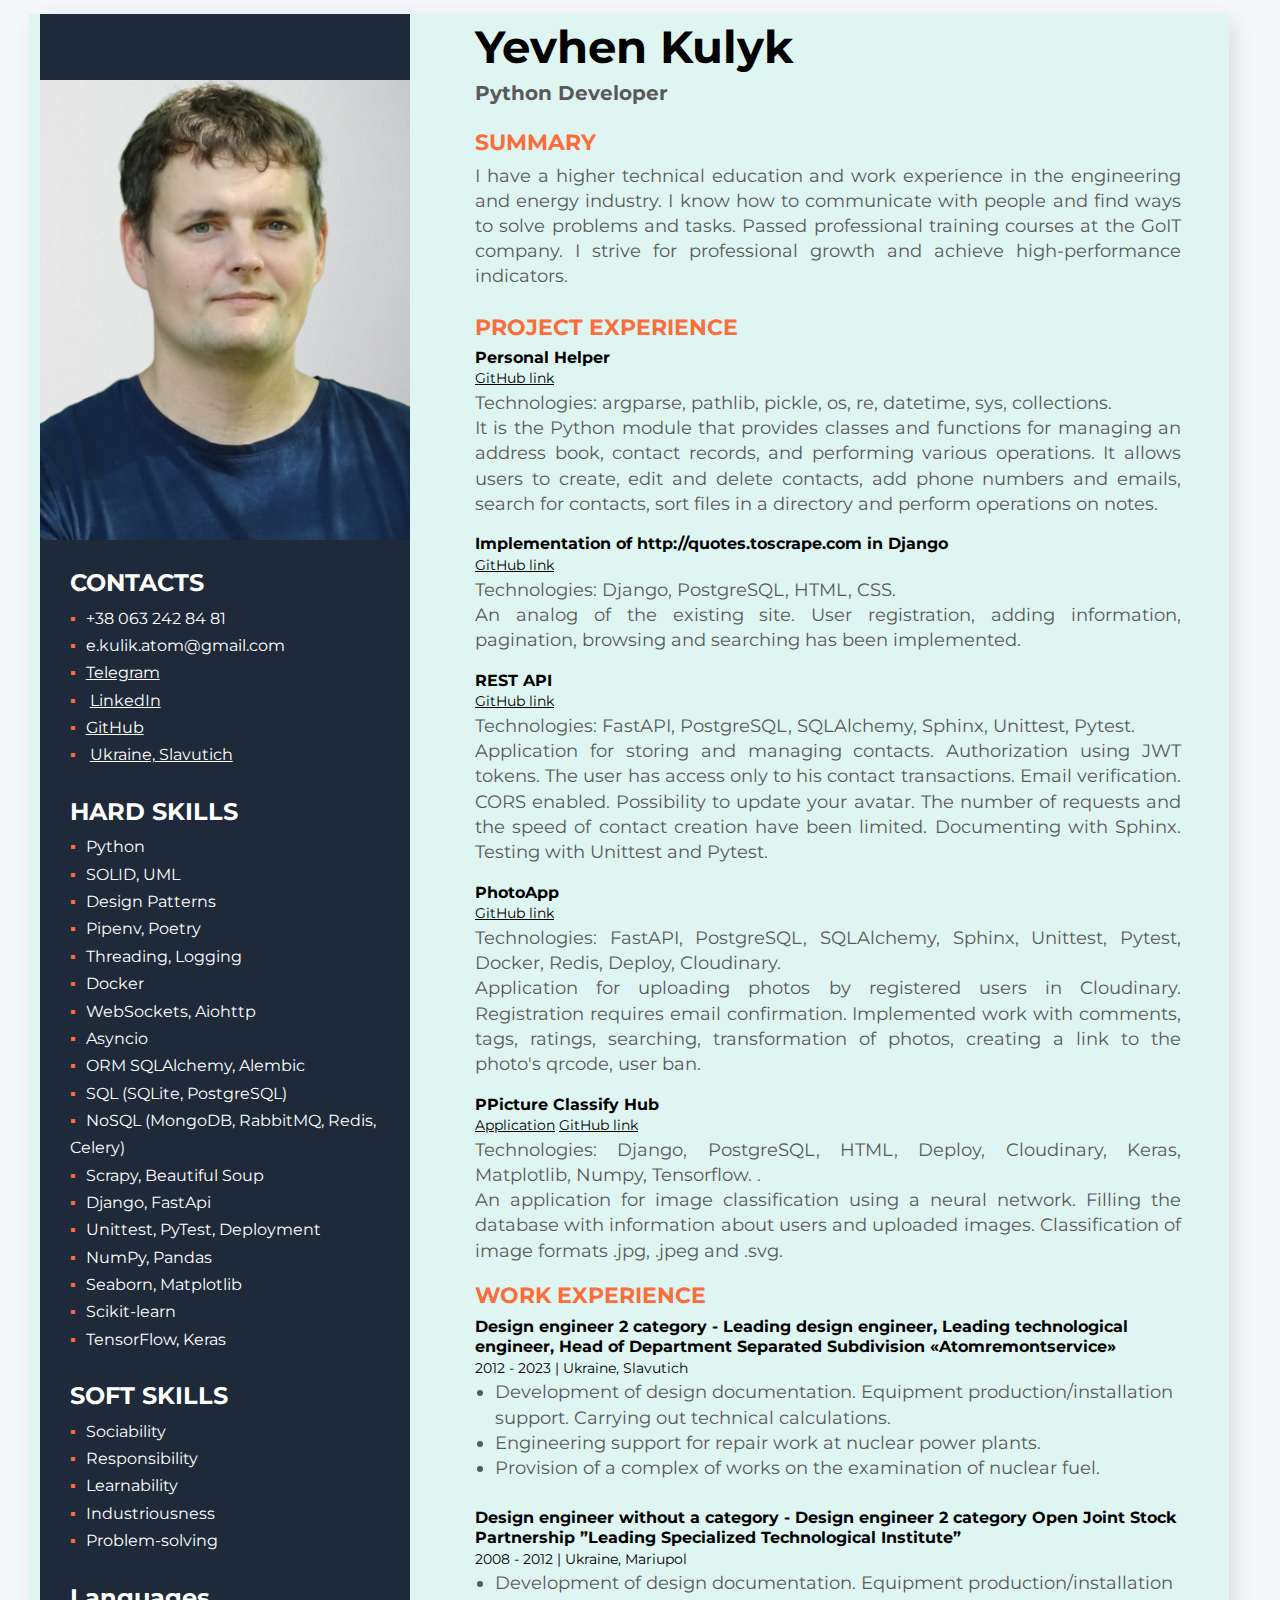
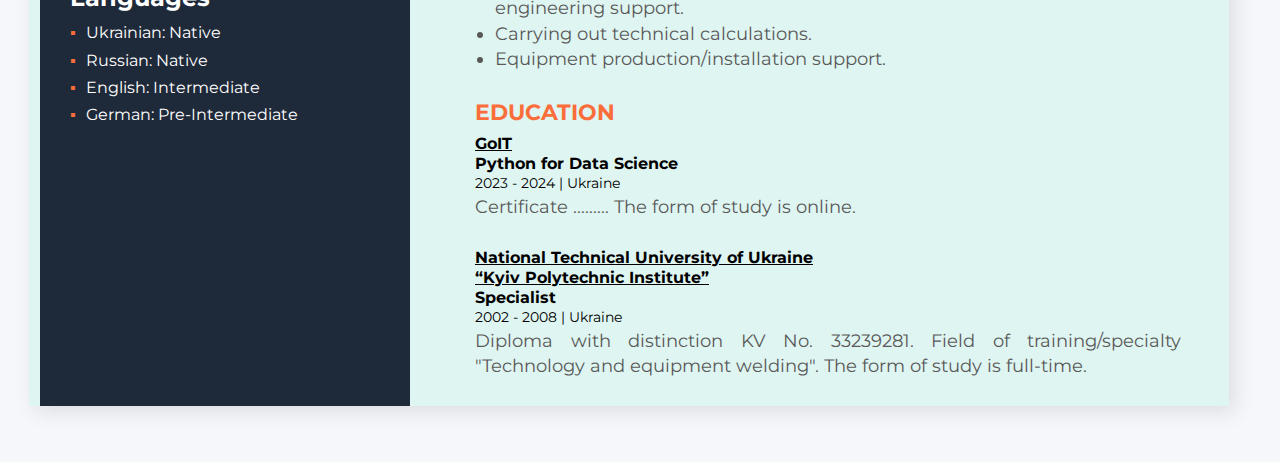
==== index.html @ a73ff6aa "Update index.html" ====
<!DOCTYPE html>
<html lang="uk">
<head>
    <meta charset="UTF-8"/>
    <meta http-equiv="X-UA-Compatible" content="IE=edge"/>
    <meta name="viewport" content="width=device-width, initial-scale=1.0"/>
    <title>My resume</title>
    <link
            rel="stylesheet"
            href="https://cdn.jsdelivr.net/npm/modern-normalize@1.1.0/modern-normalize.min.css"
    />
    <link rel="preconnect" href="https://fonts.googleapis.com"/>
    <link rel="preconnect" href="https://fonts.gstatic.com" crossorigin/>
    <link
            href="https://fonts.googleapis.com/css2?family=Montserrat:wght@400;700&family=Raleway:wght@800&family=Roboto:wght@400;500;700&display=swap"
            rel="stylesheet"
    />
    <link rel="stylesheet" href="./css/main.css"/>
</head>
<body>
<main class="main-conteiner">
    <div class="conteiner">

        <!--Left part-->

        <aside class="aside">
            <!--about-section-->

            <img
                    src="./img/photo.png"
                    srcset="./img/photo.png 1x, ./img/photo@2x.jpg 2x"
                    alt="photo"
                    width="370"
                    height="460"
                    style="object-fit: cover"
                    class="photo-img"
            />

            <section class="about">
                <h2 class="secondary-heder aside-secondary-heder">
                    CONTACTS
                </h2>
                <ul class="contact-list list">
                    <li class = "contact-item"><a class="contact-link_tel link"
                    >+38 063 242 84 81</a></li>
                    <li class = "contact-item"><a class="contact-link_email link"
                    >e.kulik.atom@gmail.com</a></li>
                    <li class = "contact-item"><a href="https://t.me/yevhen_kulyk" class="contact-link link"
                    ><u>Telegram</u></a></li>
                    <li class = "contact-item">
                        <a href="https://www.linkedin.com/in/yevhen-kulyk-08099428a/"
                           class="contact-link link"
                        ><u>LinkedIn</u></a></li>
                    <li class = "contact-item"><a
                            href="https://github.com/evgen-kulik"
                            class="contact-link link"
                    ><u>GitHub</u></a>
                    </li>
                    <li class = "contact-item">
                        <a href="https://ru.wikipedia.org/wiki/%D0%A1%D0%BB%D0%B0%D0%B2%D1%83%D1%82%D0%B8%D1%87_(%D0%B3%D0%BE%D1%80%D0%BE%D0%B4)"
                           class="contact-link link"><u>Ukraine, Slavutich</u></a></li>
                </ul>


            </section>

            <!--/about-section-->

            <!--skills-section-->

            <section class="skills">
                <h2 class="secondary-heder aside-secondary-heder">HARD SKILLS</h2>
                <ul class="skills-list list">
                    <li class="skills-item">Python</li>
                    <li class="skills-item">SOLID, UML</li>
                    <li class="skills-item">Design Patterns</li>
                    <li class="skills-item">Pipenv, Poetry</li>
                    <li class="skills-item">Threading, Logging</li>
                    <li class="skills-item">Docker</li>
                    <li class="skills-item">WebSockets, Aiohttp</li>
                    <li class="skills-item">Asyncio</li>
                    <li class="skills-item">ORM SQLAlchemy, Alembic</li>
                    <li class="skills-item">SQL (SQLite, PostgreSQL)</li>
                    <li class="skills-item">NoSQL (MongoDB, RabbitMQ, Redis, Celery)</li>
                    <li class="skills-item">Scrapy, Beautiful Soup</li>
                    <li class="skills-item">Django, FastApi</li>
                    <li class="skills-item">Unittest, PyTest, Deployment</li>
                    <li class="skills-item">NumPy, Pandas</li>
                    <li class="skills-item">Seaborn, Matplotlib</li>
                    <li class="skills-item">Scikit-learn</li>
                    <li class="skills-item">TensorFlow, Keras</li>
                </ul>
            </section>

            <section class="skills">
                <h2 class="secondary-heder aside-secondary-heder">SOFT SKILLS</h2>
                <ul class="skills-list list">
                    <li class="skills-item">Sociability</li>
                    <li class="skills-item">Responsibility</li>
                    <li class="skills-item">Learnability</li>
                    <li class="skills-item">Industriousness</li>
                    <li class="skills-item">Problem-solving</li>

                </ul>
            </section>

            <!--/skills-section-->

            <!--lang-section-->

            <section class="lang">
                <h2 class="secondary-heder aside-secondary-heder">Languages</h2>
                <ul class="lang-list list">
                    <li class="lang-item">Ukrainian: Native</li>
                    <li class="lang-item">Russian: Native</li>
                    <li class="lang-item">English: Intermediate</li>
                    <li class="lang-item">German: Pre-Intermediate</li>
                </ul>
            </section>

            <!--/lang-section-->
        </aside>

        <!--/Left part-->

        <!--Right part-->

        <!--hero-section-->

        <div class="section">
            <section class="hero-section">
                <h1 class="hero-name">Yevhen Kulyk</h1>
                <h3 class="bold-text">Python Developer</h3>
                <h2 class="secondary-header right-header">SUMMARY</h2>
                <p class="text hero-text">
                    I have a higher technical education and work experience in the
                    engineering and energy industry.
                    I know how to communicate with people and find ways to solve problems and
                    tasks. Passed professional training courses at the GoIT company.
                    I strive for professional growth and achieve high-performance indicators.
                </p>
            </section>

            <!--/hero-section-->

            <!--projects-section-->

            <section class="projects">
                <h2 class="secondary-header right-header">PROJECT EXPERIENCE</h2>
                <h4>Personal Helper</h4>
                <a
                        target="_blank"
                        rel="nofollow"
                        class="project-link link"
                        href="https://github.com/evgen-kulik/group_project_python_core_bot"
                ><u>GitHub link</u></a>
                <p class="about-project-text text">
                    Technologies: argparse, pathlib, pickle, os, re, datetime, sys, collections.
                </p>
                <p class="about-project-text text">
                    It is the Python module that provides classes and functions for managing an address book, contact
                    records, and performing various operations. It allows users to create, edit and delete
                    contacts, add phone numbers and emails, search for contacts, sort files in a directory and
                    perform operations on notes.
                </p><br/>

                <h4>Implementation of http://quotes.toscrape.com in Django</h4>
                <a
                        target="_blank"
                        rel="nofollow"
                        class="project-link link"
                        href="https://github.com/evgen-kulik/Kulyk-goit-PythonWeb-HW-10"
                ><u>GitHub link</u></a>
                <p class="about-project-text text">
                    Technologies: Django, PostgreSQL, HTML, CSS.
                </p>
                <p class="about-project-text text">
                    An analog of the existing site. User registration, adding information, pagination, browsing
                    and searching has been implemented.
                </p><br/>

                <h4>REST API</h4>
                <a
                        target="_blank"
                        rel="nofollow"
                        class="project-link link"
                        href="https://github.com/evgen-kulik/Kulyk-goit-PythonWeb-HW-12"
                ><u>GitHub link</u></a>
                <p class="about-project-text text">
                    Technologies: FastAPI, PostgreSQL, SQLAlchemy, Sphinx, Unittest, Pytest.
                </p>
                <p class="about-project-text text">
                    Application for storing and managing contacts. Authorization using JWT tokens. The user has
                    access only to his contact transactions. Email verification. CORS enabled. Possibility to update
                    your avatar. The number of requests and the speed of contact creation have been limited.
                    Documenting with Sphinx. Testing with Unittest and Pytest.
                </p><br/>

                <h4>PhotoApp</h4>

                <a
                        target="_blank"
                        rel="nofollow"
                        class="project-link link"
                        href="https://github.com/evgen-kulik/group_project_Python_Web_photoapp_copy"
                ><u>GitHub link</u></a>


                <p class="about-project-text text">
                    Technologies: FastAPI, PostgreSQL, SQLAlchemy, Sphinx, Unittest, Pytest, Docker, Redis, Deploy, Cloudinary.
                </p>
                <p class="about-project-text text">
                    Application for uploading photos by registered users in Cloudinary. Registration requires email
                    confirmation. Implemented work with comments, tags, ratings, searching, transformation of photos,
                    creating a link to the photo's qrcode, user ban.
                </p><br/>

                <h4>PPicture Classify Hub</h4>

                <a
                        target="_blank"
                        rel="nofollow"
                        class="project-link link"
                        href=http://piclhub.pp.ua/
                ><u>Application</u></a>

                <a
                        target="_blank"
                        rel="nofollow"
                        class="project-link link"
                        href="https://github.com/evgen-kulik/data_science_final_project_copy"
                ><u>GitHub link</u></a>


                <p class="about-project-text text">
                    Technologies: Django, PostgreSQL, HTML, Deploy, Cloudinary, Keras, Matplotlib, Numpy, Tensorflow.
.
                </p>
                <p class="about-project-text text">
                    An application for image classification using a neural network. Filling the database with
                    information about users and uploaded images. Classification of image formats .jpg, .jpeg and .svg.
                </p><br/>



            </section>

            <!--/projects-section-->

            <!--work-section-->

            <section class="work">
                <h2 class="secondary-header right-header">WORK EXPERIENCE</h2>
                <ul class="work-list list">
                    <li class="work-item">
                        <h3 class="work-name third-header">
                            Design engineer 2 category - Leading design engineer,
                            Leading technological engineer, Head of Department Separated Subdivision «Atomremontservice»
                        </h3>
                        <p class="date-text text">
                            2012 - 2023 | Ukraine, Slavutich
                        </p>
                        <ul class="responsibilities-list list">
                            <li class="responsibilities-item">
                                Development of design documentation. Equipment production/installation support.
                                Carrying out technical calculations.
                            </li>
                            <li class="responsibilities-item">
                                Engineering support for repair work at nuclear power plants.
                            </li>
                            <li class="responsibilities-item">
                                Provision of a complex of works on the examination of nuclear fuel.
                            </li>
                        </ul>
                    </li>
                    <li class="work-item">
                        <h3 class="work-name third-header">
                            Design engineer without a category - Design engineer 2 category Open Joint Stock Partnership
                            ”Leading Specialized Technological Institute”
                        </h3>
                        <p class="date-text text">
                            2008 - 2012 | Ukraine, Mariupol
                        </p>
                        <ul class="responsibilities-list list">
                            <li class="responsibilities-item">
                                Development of design documentation. Equipment production/installation engineering
                                support.
                            </li>
                            <li class="responsibilities-item">
                                Carrying out technical calculations.
                            </li>
                            <li class="responsibilities-item">
                                Equipment production/installation support.
                            </li>
                        </ul>
                    </li>
                </ul>
            </section>

            <!--/work-section-->

            <!--education-section-->

            <section class="education">
                <h2 class="secondary-header right-header">EDUCATION</h2>

                <a
                        target="_blank"
                        rel="nofollow"
                        class="university-name third-header link"
                        href="https://goit.global/ua/"
                ><u>GoIT</u><br/>
                </a>

                <ul class="university-list list">
                    <li class="university-item">
                        <h4>Python for Data Science</h4>
                        <p class="date-text text">
                            2023 - 2024 | Ukraine
                        </p>
                        <p class="university-text text">
                            Certificate ......... The form of study is online.
                        </p>
                    </li>
                </ul>

                <a
                        target="_blank"
                        rel="nofollow"
                        class="university-name third-header link"
                        href="https://kpi.ua/"
                ><u>National Technical University of Ukraine <br/>“Kyiv Polytechnic Institute”
                </u></a>

                <ul class="university-list list">
                    <li class="university-item">
                        <h4>Specialist</h4>
                        <p class="date-text text">
                            2002 - 2008 | Ukraine
                        </p>
                        <p class="university-text text">
                            Diploma with distinction KV No. 33239281.
                            Field of training/specialty "Technology and equipment welding".
                            The form of study is full-time.
                        </p>
                    </li>
                </ul>
            </section>

            <!--/education-section-->

        </div>

        <!--/Right part-->
    </div>
</main>
</body>
</html>
---- css/main.css ----
:root {
    --head-text-color: #000000;
    --akcent-color: #FB6D3A;
    --text-color: #595959;
    --text-date : #000000;
    --a-side-text-color: #FFFFFF;
    --a-side-backgraund: #1E2939;
    --list-background: #5decbc24;
    --resume-background:#F5F7FA;
    --background-color: #E5E5E5;
}


h1,
h2,
h3,
h4,
p {
    margin-top: 0;
    margin-bottom: 0;
}

ol,
ul {
    margin-top: 0;
    margin-bottom: 0;
    padding-left: 0;
}

img {
    display: block;
}

.list {
    list-style: none;
}

.link {
    text-decoration: none;
}

body {
    font-family: Montserrat, Raleway;
    background-color: var(--background-color);
}

.main-conteiner{
    width: 1280px;
    margin: auto;
    background-color: var(--resume-background);
    padding: 14px 61px 56px 29px;
}

/*----components----*/

.secondary-header {
    font-weight: 700;
    font-size: 22px;
    line-height: 1.23;
    color: var(--akcent-color);
}

.third-header {
    font-weight: 700;
    font-size: 16px;
    line-height: 1.25;
    color: var(--head-text-color);
    margin-bottom: 1px;
}

/*---container----*/

.conteiner {
   display: flex;
    width: 1200px;
    background-color: var(--list-background);
    box-shadow: 6px 6px 20px rgba(0, 0, 0, 0.1);
}

/*----aside----*/

.aside {
    display: flex;
    flex-direction: column;
    gap: 29px;
    background-color: var(--a-side-backgraund);
    width: 370px;
    padding-top: 66px;
    color: var(--a-side-text-color);
    margin-left: 11px;
    margin-right: 17px;
}

.aside-secondary-heder {
    color: var(--a-side-text-color);
    margin-bottom: 8px;
}

.about,
.skills,
.lang {
    padding-left: 30px;
    padding-right: 9px;
}

.contact-link,
contact-link_tel,
contact-link_email{
    color: var(--a-side-text-color);
    transition: color 250ms cubic-bezier(0.4, 0, 0.2, 1);
}

.contact-link:hover,
.contact-link:focus,
.project-link:hover,
.project-link:focus
 {
    color: var(--akcent-color);
}

.skills-list,
.lang-list,
.contact-list{
    font-size: 16px;
    line-height: 1.71;
}

.contact-item::before,
.skills-item::before,
.lang-item::before
{
    color: var(--akcent-color);
    /* Цвет маркера */
    content: "▪";
    /* Сам маркер */
    padding-right: 10px;
    /* Расстояние от маркера до текста */
    
}

/*----/aside----*/

/*----right part----*/

.section {
    padding-top: 8px;
    padding-left: 48px;
    padding-right: 48px;
}

/*----hero-section----*/

.bold-text{
    font-weight: 700;
    font-size: 20px;
    line-height: 1.1;
    margin-bottom: 25px;
    color: var(--text-color);
}

.hero-name {
    font-weight: 700;
    font-size: 45px;
    line-height: 1.1;
    margin-bottom: 10px;
}

.text {
    font-size: 18px;
    line-height: 140%;
    color: var(--text-color);
    text-align: justify;
}

.hero-text {
    margin-bottom: 24px;
}

.right-header {
    margin-bottom: 8px;
}

.akcent-color {
    color: black;
}

.date-text {
    font-size: 14px;
    line-height: 1.5;
    color: var(--text-date);
    margin-bottom: 1px;
}

.responsibilities-list {
    list-style-type: disc;
}

.responsibilities-list,
.university-list {
    margin-bottom: 27px;
}

.responsibilities-item {
    font-size: 18px;
    line-height: 140%;
    color: var(--text-color);
    margin-left: 20px;
}

.university-name {
    display: block;
    max-width: 410px;
    color: black;
    transition: color 250ms cubic-bezier(0.4, 0, 0.2, 1);
}

.university-name:hover,
.university-name:focus {
    color: #cc8460;
}

.courses-item{
    margin-bottom: 5px;
}

.courses-name {  
    margin-bottom: auto;
}

.company-name {
    font-weight: 700;
    font-size: 16px;
    line-height: 1.25;
    color: #0072ff;
    transition: color 250ms cubic-bezier(0.4, 0, 0.2, 1);
}

.company-name:hover,
.company-name:focus {
    color: #cc8460;
}

.date-text-curses {
    margin-bottom: 1.4px;
}

.project-link {
    font-size: 14px;
    line-height: 1.71;
    color: black;
    margin-top: 0;
    margin-bottom: 0px;
}

.projects-item {
    font-size: 14px;
    line-height: 110%;
    color: var(--head-text-color);
    margin-left: 20px;
}

.projects-list {
    list-style-type: disc;
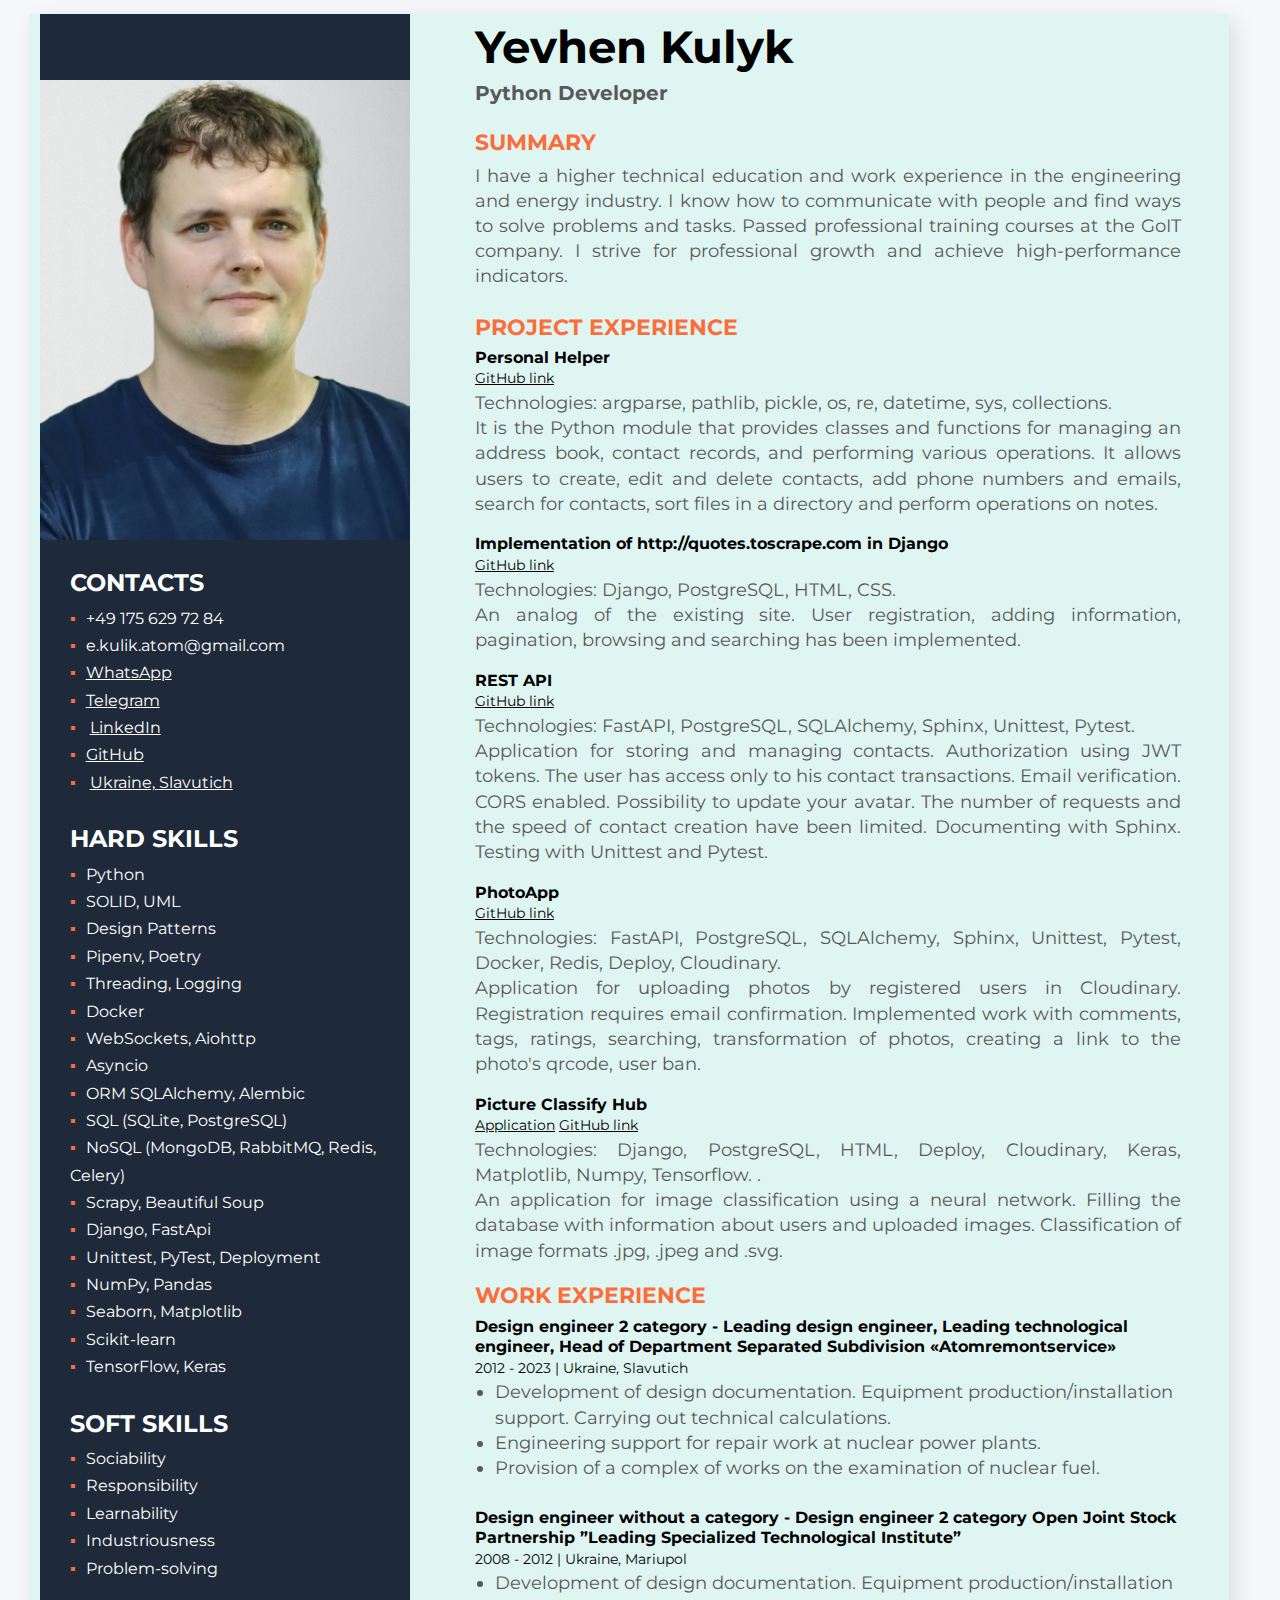
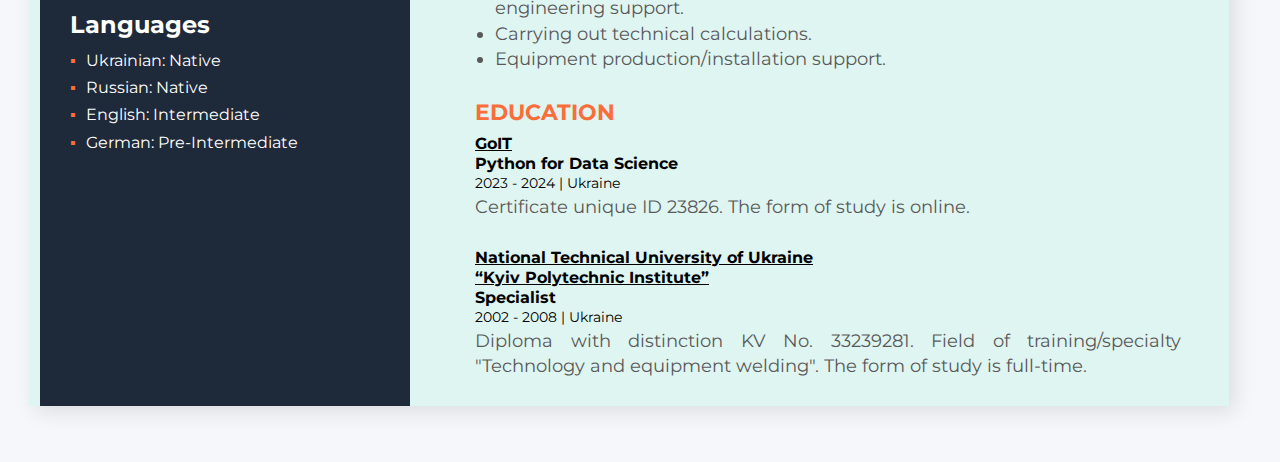
==== commit 0918f69a: "GoIT cerificate" ====
--- a/index.html
+++ b/index.html
@@ -42,13 +42,16 @@
                 </h2>
                 <ul class="contact-list list">
                     <li class = "contact-item"><a class="contact-link_tel link"
-                    >+38 063 242 84 81</a></li>
+                    >+49 175 629 72 84</a></li>
                     <li class = "contact-item"><a class="contact-link_email link"
                     >e.kulik.atom@gmail.com</a></li>
+                    <li class = "contact-item"><a href="https://wa.me/491756297284" class="contact-link link"
+                    ><u>WhatsApp</u></a></li>
                     <li class = "contact-item"><a href="https://t.me/yevhen_kulyk" class="contact-link link"
                     ><u>Telegram</u></a></li>
+
                     <li class = "contact-item">
-                        <a href="https://www.linkedin.com/in/yevhen-kulyk-08099428a/"
+                        <a href="www.linkedin.com/in/yevhen-kulyk-pytdev"
                            class="contact-link link"
                         ><u>LinkedIn</u></a></li>
                     <li class = "contact-item"><a
@@ -215,7 +218,7 @@
                     creating a link to the photo's qrcode, user ban.
                 </p><br/>
 
-                <h4>PPicture Classify Hub</h4>
+                <h4>Picture Classify Hub</h4>
 
                 <a
                         target="_blank"
@@ -319,7 +322,7 @@
                             2023 - 2024 | Ukraine
                         </p>
                         <p class="university-text text">
-                            Certificate ......... The form of study is online.
+                            Certificate unique ID 23826.  The form of study is online.
                         </p>
                     </li>
                 </ul>
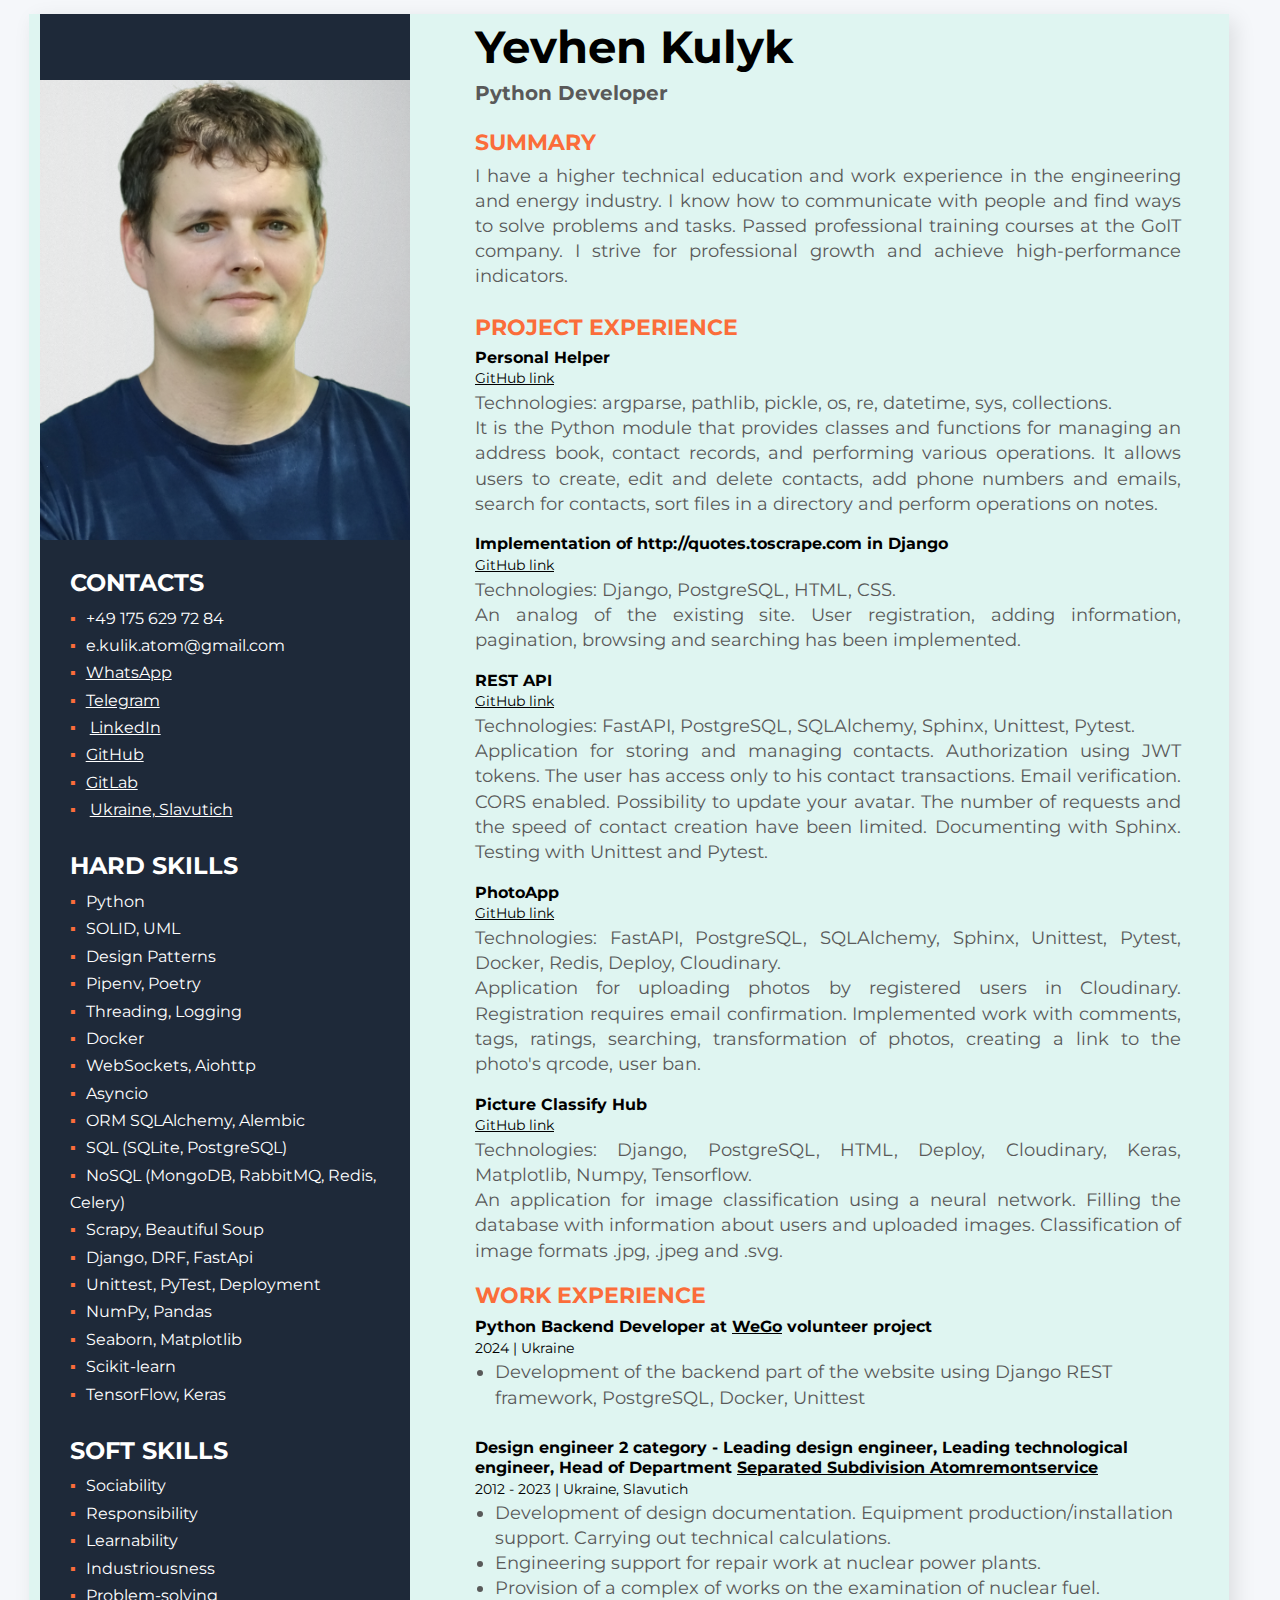
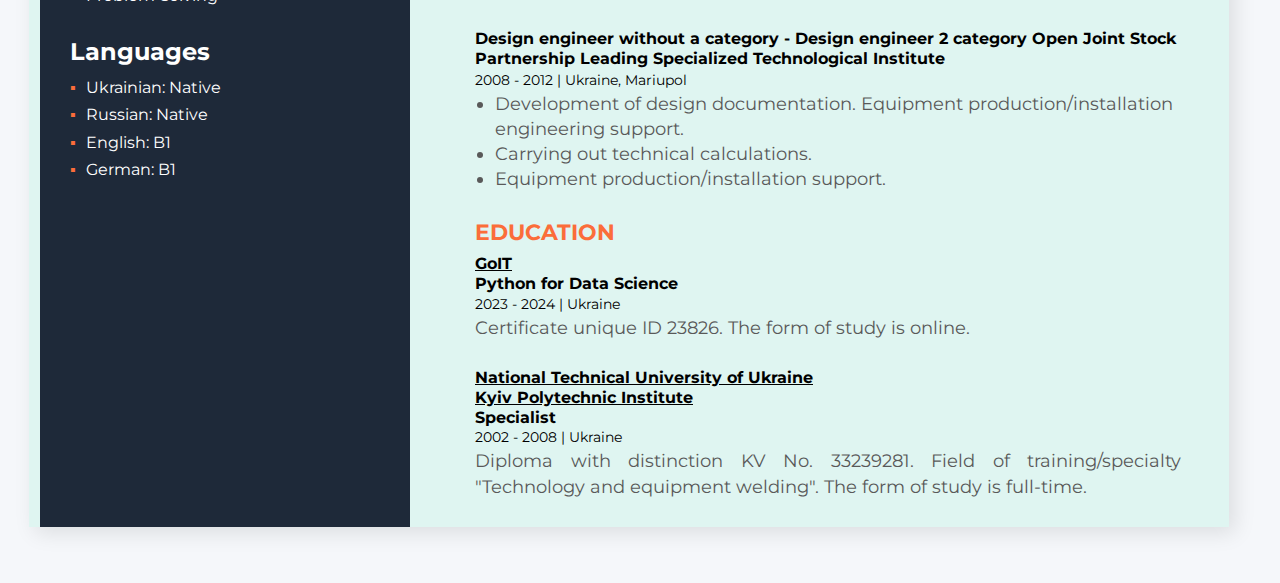
==== commit 229be961: "Update CV" ====
--- a/index.html
+++ b/index.html
@@ -41,25 +41,30 @@
                     CONTACTS
                 </h2>
                 <ul class="contact-list list">
-                    <li class = "contact-item"><a class="contact-link_tel link"
+                    <li class="contact-item"><a class="contact-link_tel link"
                     >+49 175 629 72 84</a></li>
-                    <li class = "contact-item"><a class="contact-link_email link"
+                    <li class="contact-item"><a class="contact-link_email link"
                     >e.kulik.atom@gmail.com</a></li>
-                    <li class = "contact-item"><a href="https://wa.me/491756297284" class="contact-link link"
+                    <li class="contact-item"><a href="https://wa.me/491756297284" class="contact-link link"
                     ><u>WhatsApp</u></a></li>
-                    <li class = "contact-item"><a href="https://t.me/yevhen_kulyk" class="contact-link link"
+                    <li class="contact-item"><a href="https://t.me/yevhen_kulyk" class="contact-link link"
                     ><u>Telegram</u></a></li>
 
-                    <li class = "contact-item">
-                        <a href="www.linkedin.com/in/yevhen-kulyk-pytdev"
+                    <li class="contact-item">
+                        <a href="https://www.linkedin.com/in/yevhen-kulyk-pytdev"
                            class="contact-link link"
                         ><u>LinkedIn</u></a></li>
-                    <li class = "contact-item"><a
+                    <li class="contact-item"><a
                             href="https://github.com/evgen-kulik"
                             class="contact-link link"
                     ><u>GitHub</u></a>
                     </li>
-                    <li class = "contact-item">
+                    <li class="contact-item"><a
+                            href="https://gitlab.com/yevhen_kulyk"
+                            class="contact-link link"
+                    ><u>GitLab</u></a>
+                    </li>
+                    <li class="contact-item">
                         <a href="https://ru.wikipedia.org/wiki/%D0%A1%D0%BB%D0%B0%D0%B2%D1%83%D1%82%D0%B8%D1%87_(%D0%B3%D0%BE%D1%80%D0%BE%D0%B4)"
                            class="contact-link link"><u>Ukraine, Slavutich</u></a></li>
                 </ul>
@@ -86,7 +91,7 @@
                     <li class="skills-item">SQL (SQLite, PostgreSQL)</li>
                     <li class="skills-item">NoSQL (MongoDB, RabbitMQ, Redis, Celery)</li>
                     <li class="skills-item">Scrapy, Beautiful Soup</li>
-                    <li class="skills-item">Django, FastApi</li>
+                    <li class="skills-item">Django, DRF, FastApi</li>
                     <li class="skills-item">Unittest, PyTest, Deployment</li>
                     <li class="skills-item">NumPy, Pandas</li>
                     <li class="skills-item">Seaborn, Matplotlib</li>
@@ -116,8 +121,8 @@
                 <ul class="lang-list list">
                     <li class="lang-item">Ukrainian: Native</li>
                     <li class="lang-item">Russian: Native</li>
-                    <li class="lang-item">English: Intermediate</li>
-                    <li class="lang-item">German: Pre-Intermediate</li>
+                    <li class="lang-item">English: B1</li>
+                    <li class="lang-item">German: B1</li>
                 </ul>
             </section>
 
@@ -210,7 +215,8 @@
 
 
                 <p class="about-project-text text">
-                    Technologies: FastAPI, PostgreSQL, SQLAlchemy, Sphinx, Unittest, Pytest, Docker, Redis, Deploy, Cloudinary.
+                    Technologies: FastAPI, PostgreSQL, SQLAlchemy, Sphinx, Unittest, Pytest, Docker, Redis, Deploy,
+                    Cloudinary.
                 </p>
                 <p class="about-project-text text">
                     Application for uploading photos by registered users in Cloudinary. Registration requires email
@@ -225,25 +231,16 @@
                         rel="nofollow"
                         class="project-link link"
                         href=http://piclhub.pp.ua/
-                ><u>Application</u></a>
-
-                <a
-                        target="_blank"
-                        rel="nofollow"
-                        class="project-link link"
-                        href="https://github.com/evgen-kulik/data_science_final_project_copy"
-                ><u>GitHub link</u></a>
+><u>GitHub link</u></a>
 
 
                 <p class="about-project-text text">
                     Technologies: Django, PostgreSQL, HTML, Deploy, Cloudinary, Keras, Matplotlib, Numpy, Tensorflow.
-.
                 </p>
                 <p class="about-project-text text">
                     An application for image classification using a neural network. Filling the database with
                     information about users and uploaded images. Classification of image formats .jpg, .jpeg and .svg.
                 </p><br/>
-
 
 
             </section>
@@ -257,47 +254,67 @@
                 <ul class="work-list list">
                     <li class="work-item">
                         <h3 class="work-name third-header">
-                            Design engineer 2 category - Leading design engineer,
-                            Leading technological engineer, Head of Department Separated Subdivision «Atomremontservice»
+                            Python Backend Developer at <a href="https://www.linkedin.com/company/wego-soft/mycompany/"
+                                                           target="_blank" class="company-name">WeGo</a> volunteer
+                            project
                         </h3>
                         <p class="date-text text">
-                            2012 - 2023 | Ukraine, Slavutich
+                            2024 | Ukraine
                         </p>
                         <ul class="responsibilities-list list">
                             <li class="responsibilities-item">
-                                Development of design documentation. Equipment production/installation support.
-                                Carrying out technical calculations.
-                            </li>
-                            <li class="responsibilities-item">
-                                Engineering support for repair work at nuclear power plants.
-                            </li>
-                            <li class="responsibilities-item">
-                                Provision of a complex of works on the examination of nuclear fuel.
+                                Development of the backend part of the website using Django REST framework, PostgreSQL,
+                                Docker, Unittest
                             </li>
                         </ul>
-                    </li>
-                    <li class="work-item">
-                        <h3 class="work-name third-header">
-                            Design engineer without a category - Design engineer 2 category Open Joint Stock Partnership
-                            ”Leading Specialized Technological Institute”
-                        </h3>
-                        <p class="date-text text">
-                            2008 - 2012 | Ukraine, Mariupol
-                        </p>
-                        <ul class="responsibilities-list list">
-                            <li class="responsibilities-item">
-                                Development of design documentation. Equipment production/installation engineering
-                                support.
+                        <ul class="work-list list">
+                            <li class="work-item">
+                                <h3 class="work-name third-header">
+                                    Design engineer 2 category - Leading design engineer,
+                                    Leading technological engineer, Head of Department
+                                    <a href="https://old.energoatom.com.ua/vp/atomremeontservise.html"
+                                       target="_blank" class="company-name">Separated Subdivision Atomremontservice</a>
+                                </h3>
+                                <p class="date-text text">
+                                    2012 - 2023 | Ukraine, Slavutich
+                                </p>
+                                <ul class="responsibilities-list list">
+                                    <li class="responsibilities-item">
+                                        Development of design documentation. Equipment production/installation support.
+                                        Carrying out technical calculations.
+                                    </li>
+                                    <li class="responsibilities-item">
+                                        Engineering support for repair work at nuclear power plants.
+                                    </li>
+                                    <li class="responsibilities-item">
+                                        Provision of a complex of works on the examination of nuclear fuel.
+                                    </li>
+                                </ul>
                             </li>
-                            <li class="responsibilities-item">
-                                Carrying out technical calculations.
-                            </li>
-                            <li class="responsibilities-item">
-                                Equipment production/installation support.
+                            <li class="work-item">
+                                <h3 class="work-name third-header">
+                                    Design engineer without a category - Design engineer 2 category Open Joint Stock
+                                    Partnership
+                                    Leading Specialized Technological Institute
+                                </h3>
+                                <p class="date-text text">
+                                    2008 - 2012 | Ukraine, Mariupol
+                                </p>
+                                <ul class="responsibilities-list list">
+                                    <li class="responsibilities-item">
+                                        Development of design documentation. Equipment production/installation
+                                        engineering
+                                        support.
+                                    </li>
+                                    <li class="responsibilities-item">
+                                        Carrying out technical calculations.
+                                    </li>
+                                    <li class="responsibilities-item">
+                                        Equipment production/installation support.
+                                    </li>
+                                </ul>
                             </li>
                         </ul>
-                    </li>
-                </ul>
             </section>
 
             <!--/work-section-->
@@ -322,7 +339,7 @@
                             2023 - 2024 | Ukraine
                         </p>
                         <p class="university-text text">
-                            Certificate unique ID 23826.  The form of study is online.
+                            Certificate unique ID 23826. The form of study is online.
                         </p>
                     </li>
                 </ul>
@@ -332,7 +349,7 @@
                         rel="nofollow"
                         class="university-name third-header link"
                         href="https://kpi.ua/"
-                ><u>National Technical University of Ukraine <br/>“Kyiv Polytechnic Institute”
+                ><u>National Technical University of Ukraine <br/>Kyiv Polytechnic Institute
                 </u></a>
 
                 <ul class="university-list list">
--- a/css/main.css
+++ b/css/main.css
@@ -231,7 +231,7 @@
     font-weight: 700;
     font-size: 16px;
     line-height: 1.25;
-    color: #0072ff;
+    color: black;
     transition: color 250ms cubic-bezier(0.4, 0, 0.2, 1);
 }
 
@@ -260,4 +260,4 @@
 }
 
 .projects-list {
-    list-style-type: disc;+    list-style-type: disc;
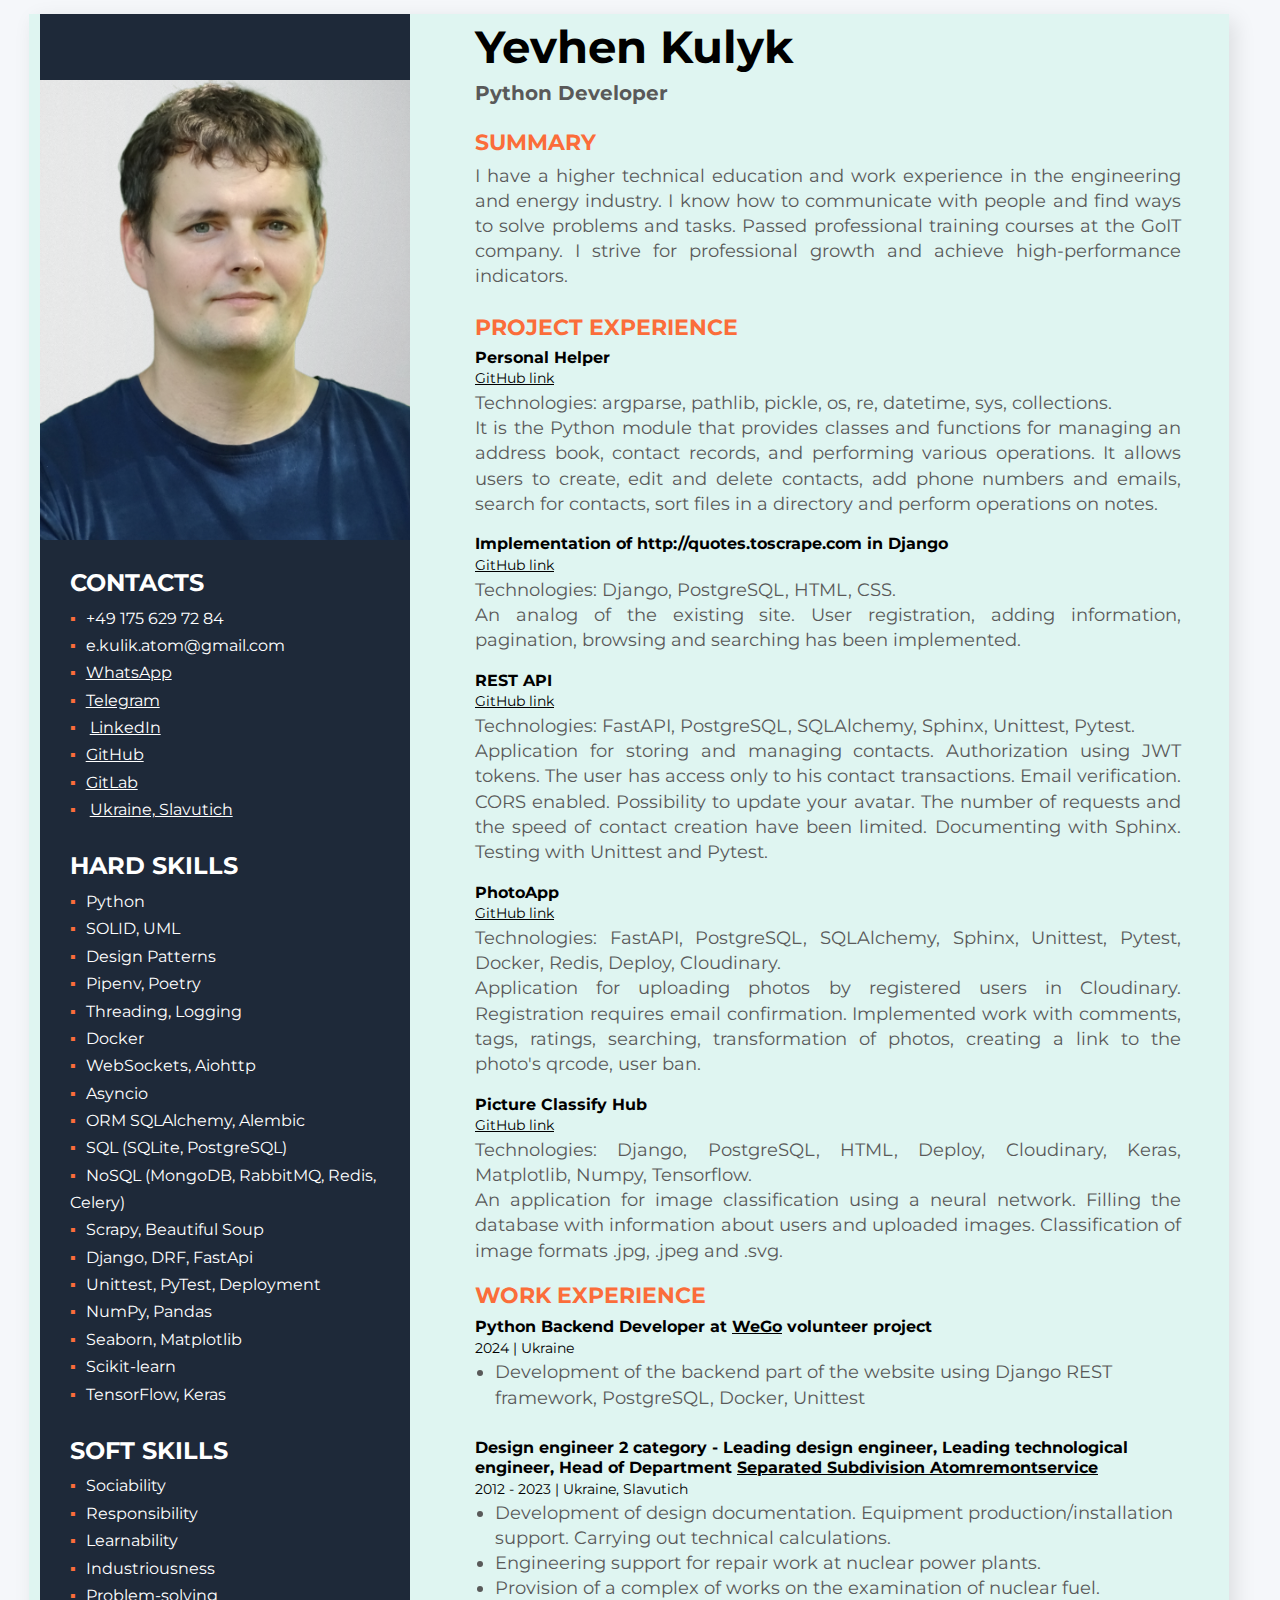
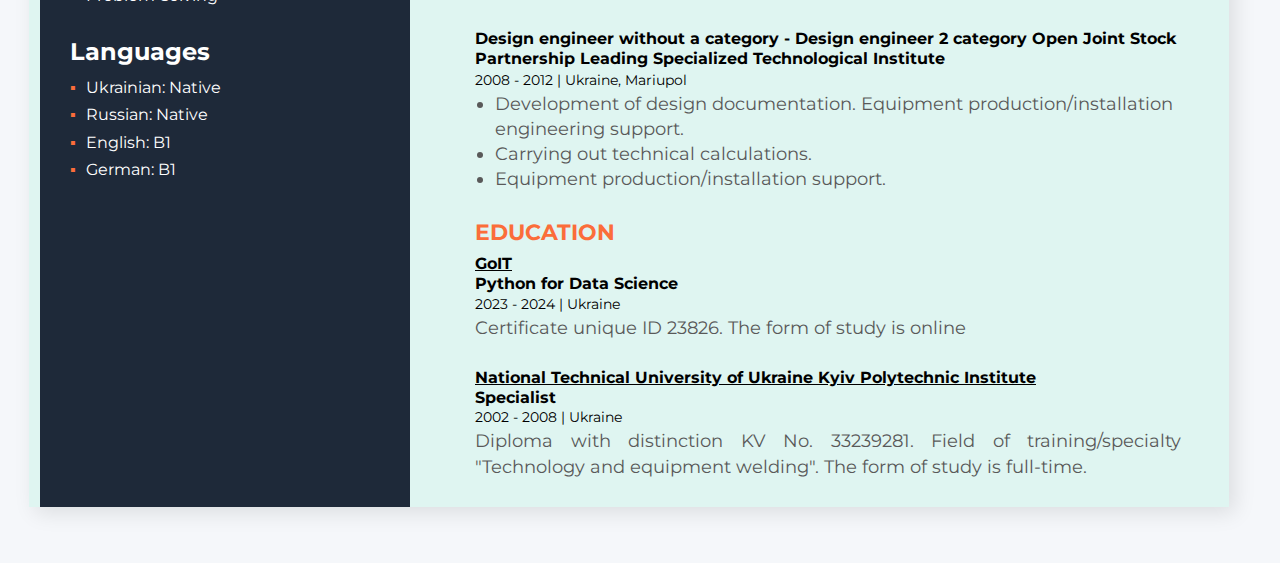
==== commit 28d20345: "edited css" ====
--- a/index.html
+++ b/index.html
@@ -267,54 +267,56 @@
                                 Docker, Unittest
                             </li>
                         </ul>
-                        <ul class="work-list list">
-                            <li class="work-item">
-                                <h3 class="work-name third-header">
-                                    Design engineer 2 category - Leading design engineer,
-                                    Leading technological engineer, Head of Department
-                                    <a href="https://old.energoatom.com.ua/vp/atomremeontservise.html"
-                                       target="_blank" class="company-name">Separated Subdivision Atomremontservice</a>
-                                </h3>
-                                <p class="date-text text">
-                                    2012 - 2023 | Ukraine, Slavutich
-                                </p>
-                                <ul class="responsibilities-list list">
-                                    <li class="responsibilities-item">
-                                        Development of design documentation. Equipment production/installation support.
-                                        Carrying out technical calculations.
-                                    </li>
-                                    <li class="responsibilities-item">
-                                        Engineering support for repair work at nuclear power plants.
-                                    </li>
-                                    <li class="responsibilities-item">
-                                        Provision of a complex of works on the examination of nuclear fuel.
-                                    </li>
-                                </ul>
-                            </li>
-                            <li class="work-item">
-                                <h3 class="work-name third-header">
-                                    Design engineer without a category - Design engineer 2 category Open Joint Stock
-                                    Partnership
-                                    Leading Specialized Technological Institute
-                                </h3>
-                                <p class="date-text text">
-                                    2008 - 2012 | Ukraine, Mariupol
-                                </p>
-                                <ul class="responsibilities-list list">
-                                    <li class="responsibilities-item">
-                                        Development of design documentation. Equipment production/installation
-                                        engineering
-                                        support.
-                                    </li>
-                                    <li class="responsibilities-item">
-                                        Carrying out technical calculations.
-                                    </li>
-                                    <li class="responsibilities-item">
-                                        Equipment production/installation support.
-                                    </li>
-                                </ul>
+                    </li>
+
+                    <li class="work-item">
+                        <h3 class="work-name third-header">
+                            Design engineer 2 category - Leading design engineer,
+                            Leading technological engineer, Head of Department
+                            <a href="https://old.energoatom.com.ua/vp/atomremeontservise.html"
+                               target="_blank" class="company-name">Separated Subdivision Atomremontservice</a>
+                        </h3>
+                        <p class="date-text text">
+                            2012 - 2023 | Ukraine, Slavutich
+                        </p>
+                        <ul class="responsibilities-list list">
+                            <li class="responsibilities-item">
+                                Development of design documentation. Equipment production/installation support.
+                                Carrying out technical calculations.
+                            </li>
+                            <li class="responsibilities-item">
+                                Engineering support for repair work at nuclear power plants.
+                            </li>
+                            <li class="responsibilities-item">
+                                Provision of a complex of works on the examination of nuclear fuel.
                             </li>
                         </ul>
+                    </li>
+
+                    <li class="work-item">
+                        <h3 class="work-name third-header">
+                            Design engineer without a category - Design engineer 2 category Open Joint Stock
+                            Partnership
+                            Leading Specialized Technological Institute
+                        </h3>
+                        <p class="date-text text">
+                            2008 - 2012 | Ukraine, Mariupol
+                        </p>
+                        <ul class="responsibilities-list list">
+                            <li class="responsibilities-item">
+                                Development of design documentation. Equipment production/installation
+                                engineering
+                                support.
+                            </li>
+                            <li class="responsibilities-item">
+                                Carrying out technical calculations.
+                            </li>
+                            <li class="responsibilities-item">
+                                Equipment production/installation support.
+                            </li>
+                        </ul>
+                    </li>
+                </ul>
             </section>
 
             <!--/work-section-->
@@ -339,7 +341,7 @@
                             2023 - 2024 | Ukraine
                         </p>
                         <p class="university-text text">
-                            Certificate unique ID 23826. The form of study is online.
+                            Certificate unique ID 23826. The form of study is online
                         </p>
                     </li>
                 </ul>
@@ -349,8 +351,9 @@
                         rel="nofollow"
                         class="university-name third-header link"
                         href="https://kpi.ua/"
-                ><u>National Technical University of Ukraine <br/>Kyiv Polytechnic Institute
-                </u></a>
+                >
+                <u>National Technical University of Ukraine Kyiv Polytechnic Institute</u>
+                </a>
 
                 <ul class="university-list list">
                     <li class="university-item">
--- a/css/main.css
+++ b/css/main.css
@@ -209,7 +209,6 @@
 
 .university-name {
     display: block;
-    max-width: 410px;
     color: black;
     transition: color 250ms cubic-bezier(0.4, 0, 0.2, 1);
 }
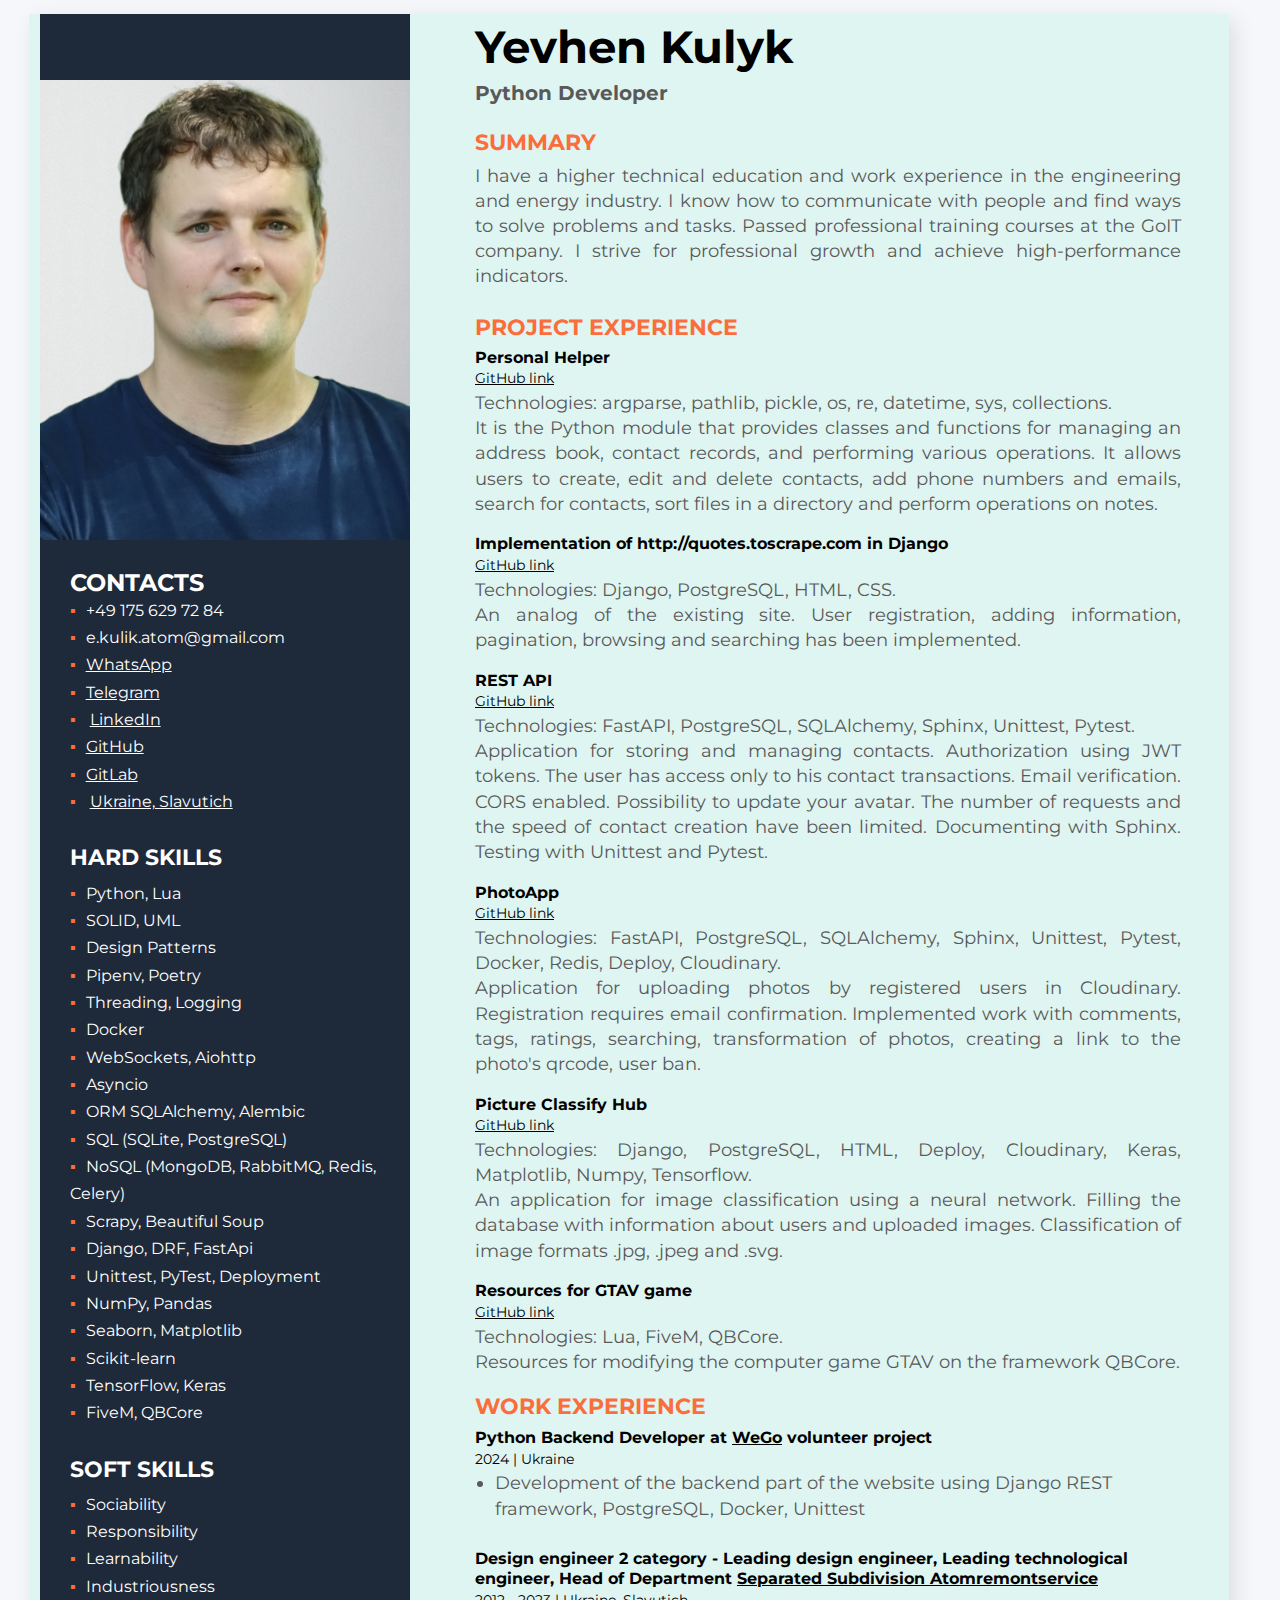
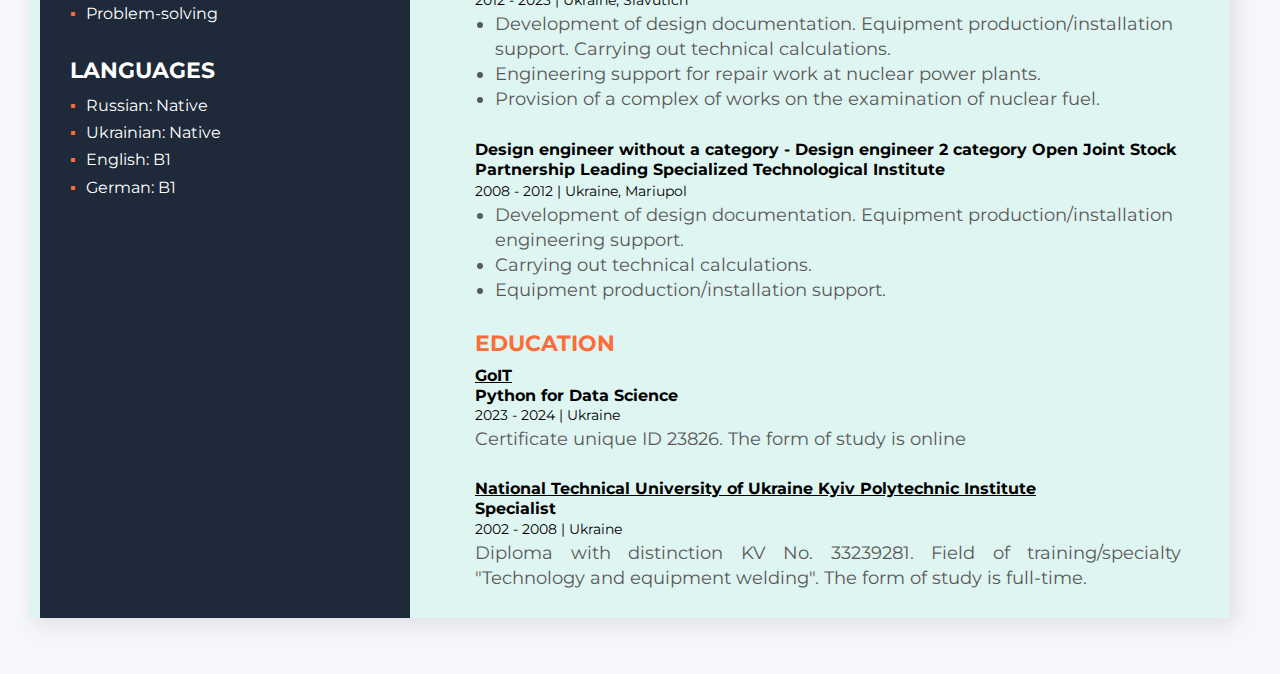
==== commit 2698d34c: "aditing" ====
--- a/index.html
+++ b/index.html
@@ -77,9 +77,9 @@
             <!--skills-section-->
 
             <section class="skills">
-                <h2 class="secondary-heder aside-secondary-heder">HARD SKILLS</h2>
+                <h2 class="secondary-header aside-secondary-header">HARD SKILLS</h2>
                 <ul class="skills-list list">
-                    <li class="skills-item">Python</li>
+                    <li class="skills-item">Python, Lua</li>
                     <li class="skills-item">SOLID, UML</li>
                     <li class="skills-item">Design Patterns</li>
                     <li class="skills-item">Pipenv, Poetry</li>
@@ -97,11 +97,12 @@
                     <li class="skills-item">Seaborn, Matplotlib</li>
                     <li class="skills-item">Scikit-learn</li>
                     <li class="skills-item">TensorFlow, Keras</li>
+                    <li class="skills-item">FiveM, QBCore</li>
                 </ul>
             </section>
 
             <section class="skills">
-                <h2 class="secondary-heder aside-secondary-heder">SOFT SKILLS</h2>
+                <h2 class="secondary-header aside-secondary-header">SOFT SKILLS</h2>
                 <ul class="skills-list list">
                     <li class="skills-item">Sociability</li>
                     <li class="skills-item">Responsibility</li>
@@ -117,10 +118,10 @@
             <!--lang-section-->
 
             <section class="lang">
-                <h2 class="secondary-heder aside-secondary-heder">Languages</h2>
+                <h2 class="secondary-header aside-secondary-header">LANGUAGES</h2>
                 <ul class="lang-list list">
+                    <li class="lang-item">Russian: Native</li>
                     <li class="lang-item">Ukrainian: Native</li>
-                    <li class="lang-item">Russian: Native</li>
                     <li class="lang-item">English: B1</li>
                     <li class="lang-item">German: B1</li>
                 </ul>
@@ -210,7 +211,7 @@
                         target="_blank"
                         rel="nofollow"
                         class="project-link link"
-                        href="https://github.com/evgen-kulik/group_project_Python_Web_photoapp_copy"
+                        href="https://github.com/evgen-kulik/group_project_Python_Web_photoapp"
                 ><u>GitHub link</u></a>
 
 
@@ -230,8 +231,8 @@
                         target="_blank"
                         rel="nofollow"
                         class="project-link link"
-                        href=http://piclhub.pp.ua/
-><u>GitHub link</u></a>
+                        href=https://github.com/evgen-kulik/data_science_final_project
+                ><u>GitHub link</u></a>
 
 
                 <p class="about-project-text text">
@@ -241,6 +242,25 @@
                     An application for image classification using a neural network. Filling the database with
                     information about users and uploaded images. Classification of image formats .jpg, .jpeg and .svg.
                 </p><br/>
+
+
+                <h4>Resources for GTAV game</h4>
+
+                <a
+                        target="_blank"
+                        rel="nofollow"
+                        class="project-link link"
+                        href=https://github.com/evgen-kulik/Resources-for-GTAV-game
+                ><u>GitHub link</u></a>
+
+
+                <p class="about-project-text text">
+                    Technologies: Lua, FiveM, QBCore.
+                </p>
+                <p class="about-project-text text">
+                    Resources for modifying the computer game GTAV on the framework QBCore.
+                </p><br/>
+
 
 
             </section>
--- a/css/main.css
+++ b/css/main.css
@@ -91,7 +91,7 @@
     margin-right: 17px;
 }
 
-.aside-secondary-heder {
+.aside-secondary-header {
     color: var(--a-side-text-color);
     margin-bottom: 8px;
 }
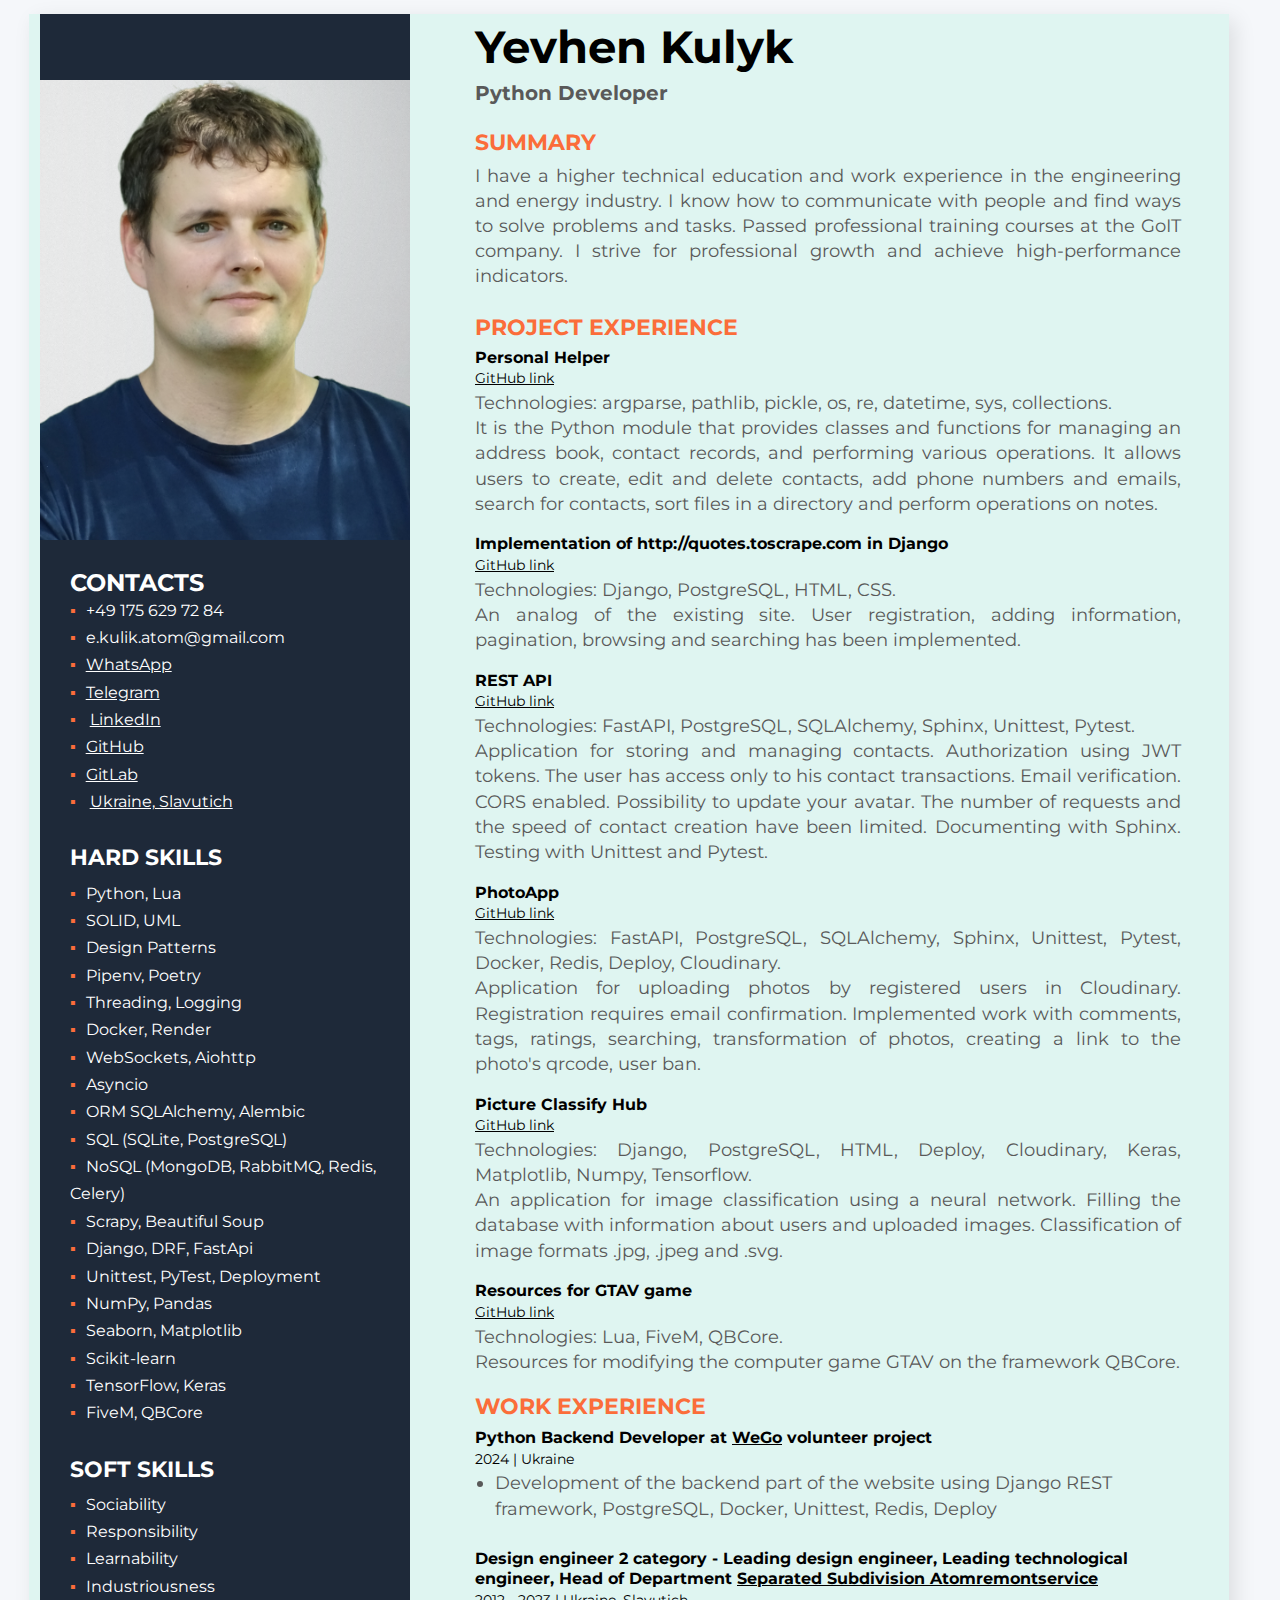
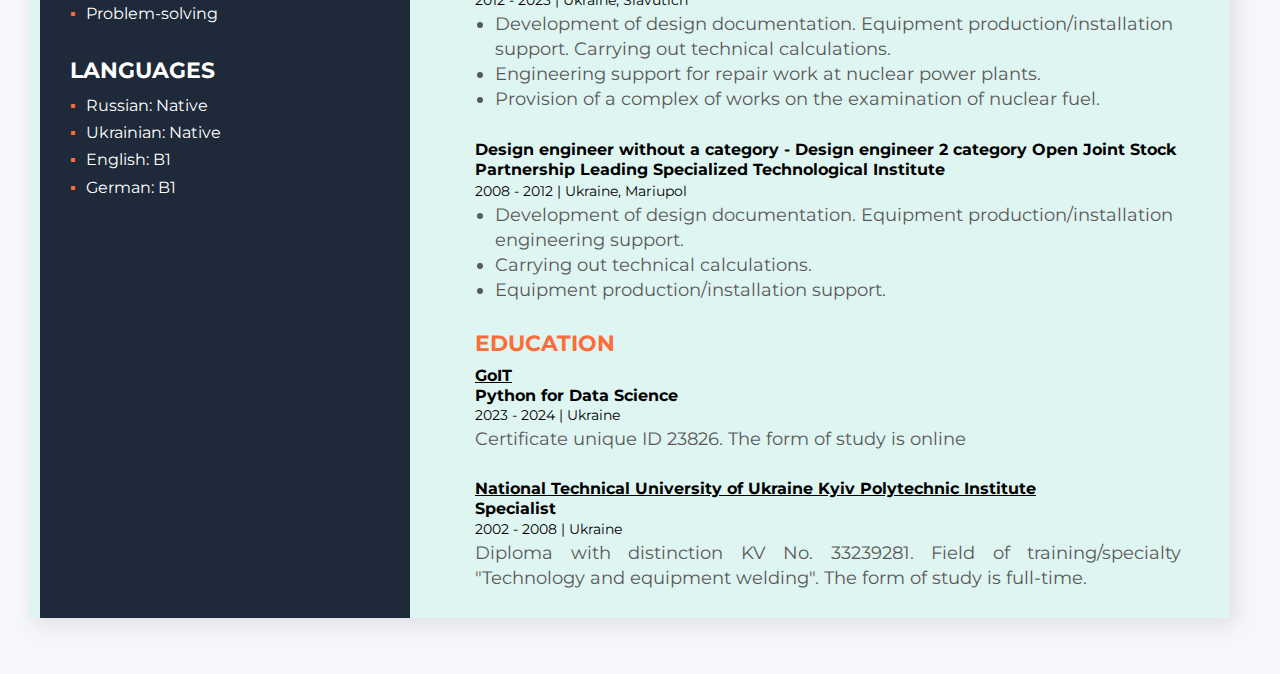
==== commit 2d694316: "adited index.html" ====
--- a/index.html
+++ b/index.html
@@ -84,7 +84,7 @@
                     <li class="skills-item">Design Patterns</li>
                     <li class="skills-item">Pipenv, Poetry</li>
                     <li class="skills-item">Threading, Logging</li>
-                    <li class="skills-item">Docker</li>
+                    <li class="skills-item">Docker, Render</li>
                     <li class="skills-item">WebSockets, Aiohttp</li>
                     <li class="skills-item">Asyncio</li>
                     <li class="skills-item">ORM SQLAlchemy, Alembic</li>
@@ -284,7 +284,7 @@
                         <ul class="responsibilities-list list">
                             <li class="responsibilities-item">
                                 Development of the backend part of the website using Django REST framework, PostgreSQL,
-                                Docker, Unittest
+                                Docker, Unittest, Redis, Deploy
                             </li>
                         </ul>
                     </li>
